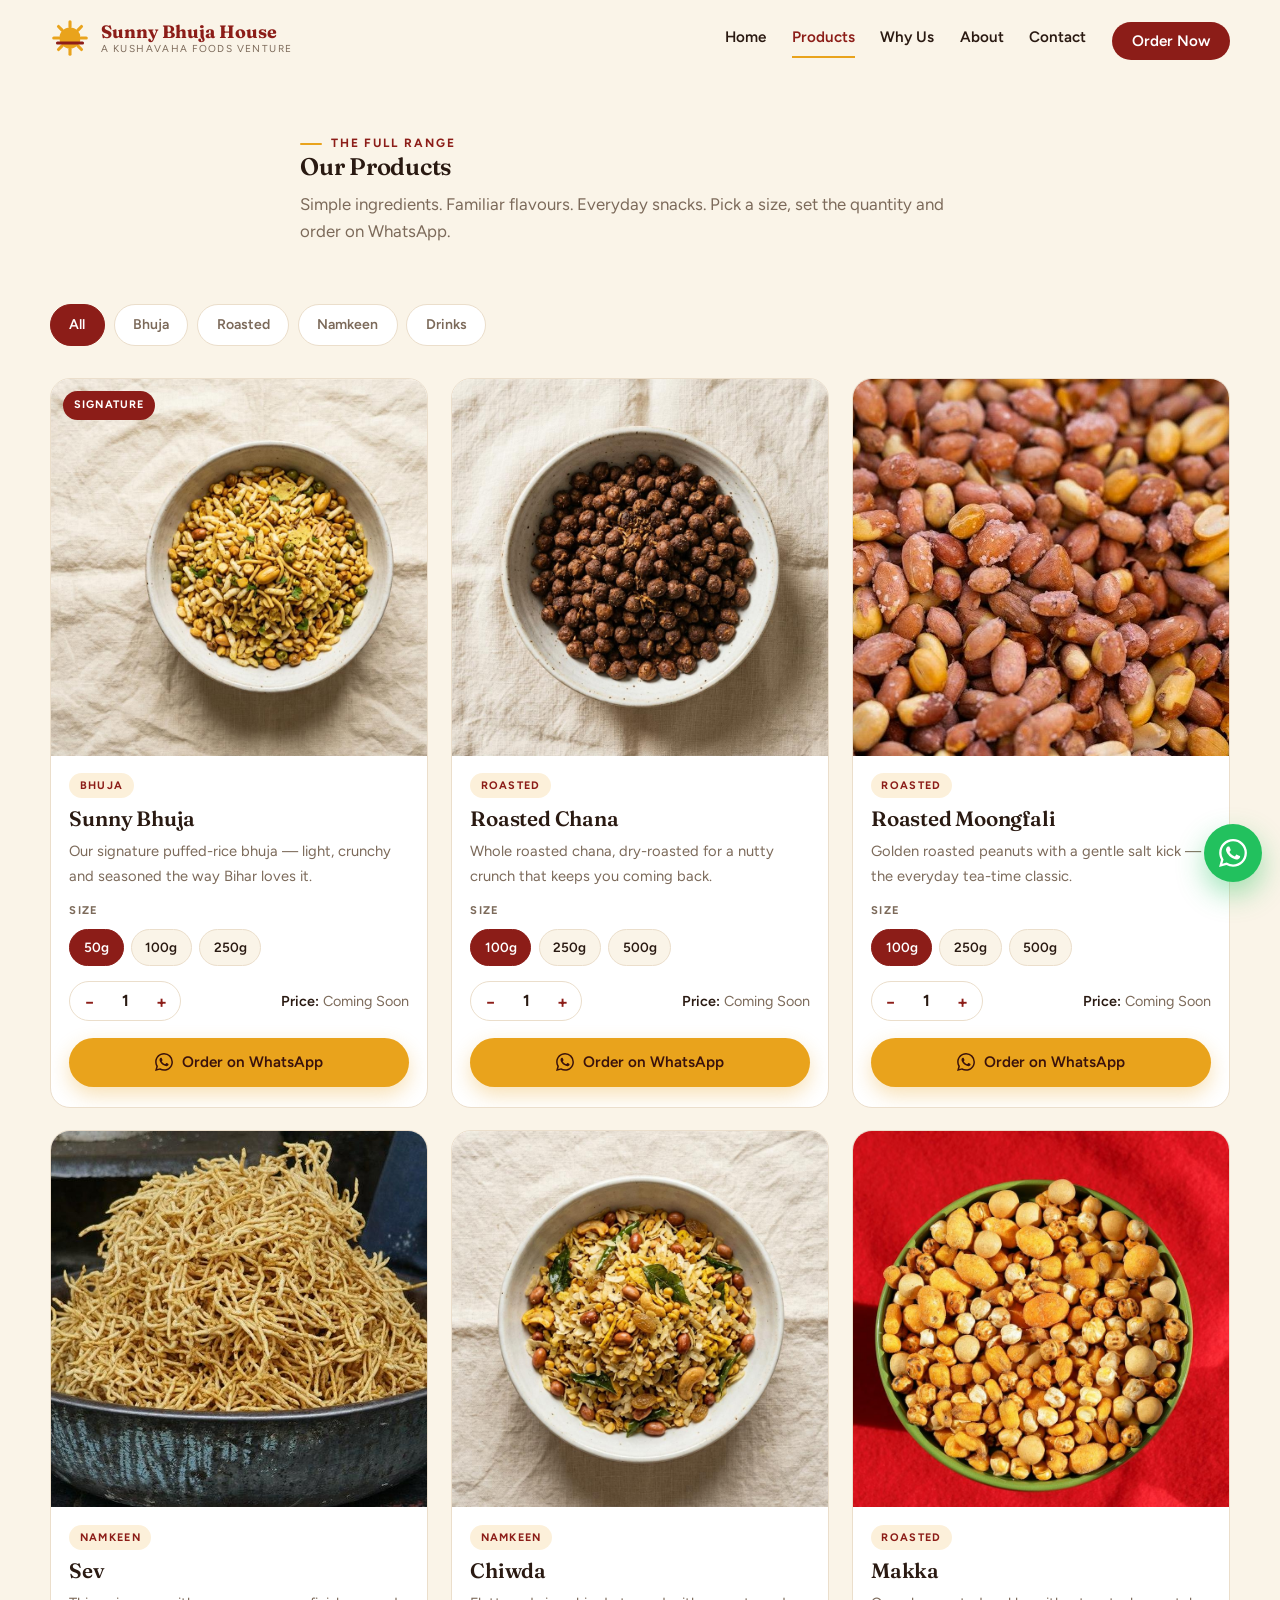
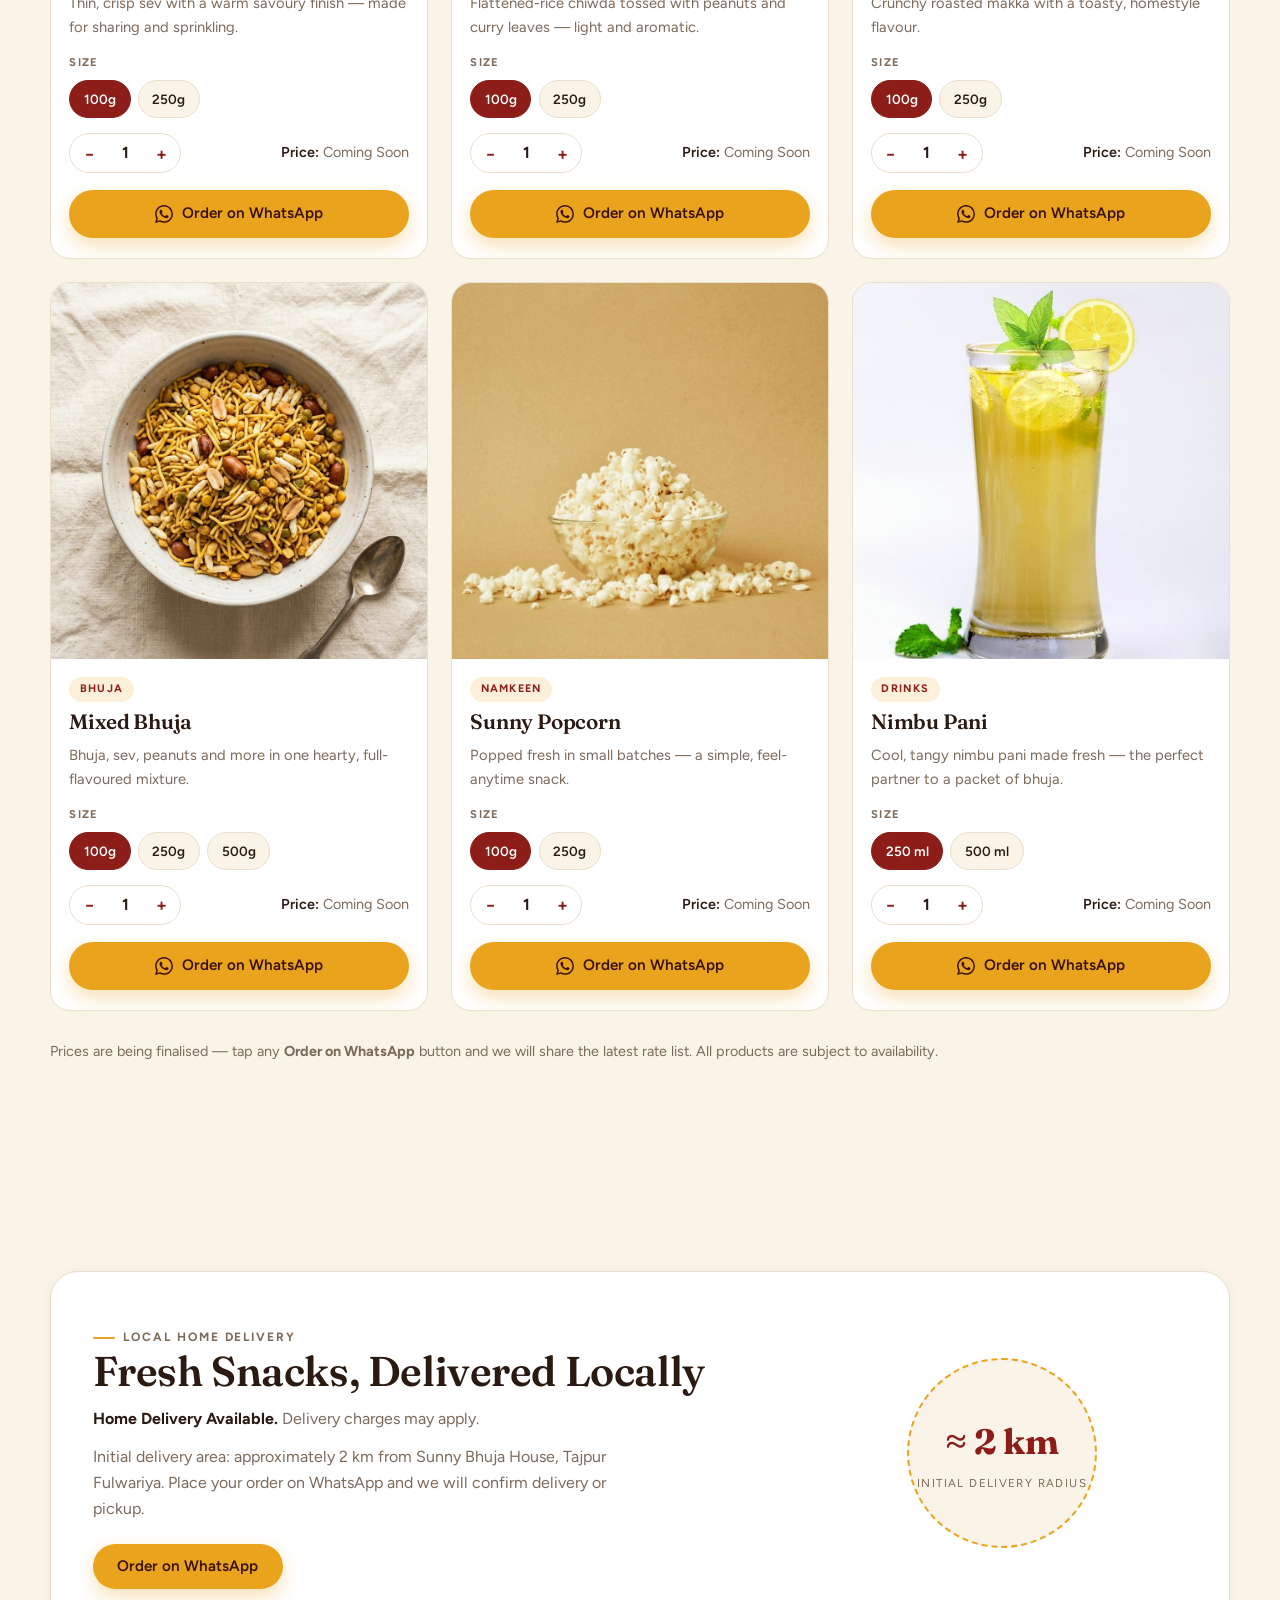
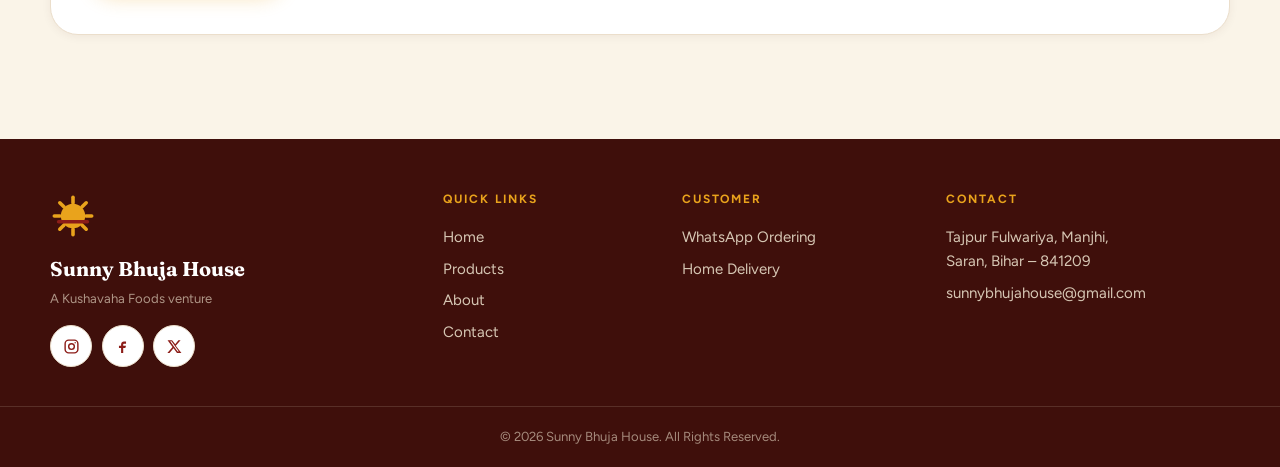
==== products.html @ 9812c216 "Initial commit" ====
<!DOCTYPE html>
<html lang="en">
<head>
  <meta charset="UTF-8">
  <meta name="viewport" content="width=device-width, initial-scale=1.0">
  <title>Our Products | Sunny Bhuja House — Bhuja, Roasted Chana, Namkeen &amp; More</title>
  <meta name="description" content="Browse the full Sunny Bhuja House range — Sunny Bhuja, roasted chana, roasted moongfali, sev, chiwda, makka, mixed bhuja, popcorn and nimbu pani. Select a size and order on WhatsApp.">
  <meta name="keywords" content="bhuja price, roasted chana online, moongfali, sev, chiwda, makka snack, Bihar namkeen, Sunny Bhuja House products">
  <link rel="canonical" href="https://sunnybhujahouse.in/products.html">
  <meta property="og:type" content="website">
  <meta property="og:site_name" content="Sunny Bhuja House">
  <meta property="og:title" content="Our Products | Sunny Bhuja House">
  <meta property="og:description" content="Roasted bhuja, chana, moongfali, sev, chiwda, makka and more — select a size and order on WhatsApp.">
  <meta property="og:url" content="https://sunnybhujahouse.in/products.html">
  <meta property="og:image" content="https://sunnybhujahouse.in/assets/images/hero-spread.jpg">
  <meta property="og:locale" content="en_IN">
  <meta name="twitter:card" content="summary_large_image">
  <link rel="icon" href="favicon.ico" sizes="any">
  <link rel="icon" type="image/svg+xml" href="assets/logo/mark.svg">
  <link rel="preconnect" href="https://fonts.googleapis.com">
  <link rel="preconnect" href="https://fonts.gstatic.com" crossorigin>
  <link href="https://fonts.googleapis.com/css2?family=Fraunces:ital,opsz,wght@0,9..144,500;0,9..144,600;0,9..144,700;1,9..144,500&family=Figtree:wght@400;500;600;700&display=swap" rel="stylesheet">
  <link rel="stylesheet" href="css/style.css">
  <script>document.documentElement.classList.add('js');</script>
</head>
<body>
  <a class="skip-link" href="#main">Skip to main content</a>

  <header class="site-header" id="site-header">
    <div class="container header-inner">
      <a href="index.html" class="brand" data-testid="brand-logo" aria-label="Sunny Bhuja House — home">
        <img src="assets/logo/mark.svg" alt="" width="40" height="40" class="brand-mark">
        <span class="brand-text">
          <span class="brand-name">Sunny Bhuja House</span>
          <span class="brand-sub">A Kushavaha Foods Venture</span>
        </span>
      </a>

      <nav class="site-nav" id="site-nav" aria-label="Main navigation">
        <a href="index.html" data-testid="nav-home">Home</a>
        <a href="products.html" aria-current="page" data-testid="nav-products">Products</a>
        <a href="index.html#why-us" data-testid="nav-why-us">Why Us</a>
        <a href="about.html" data-testid="nav-about">About</a>
        <a href="contact.html" data-testid="nav-contact">Contact</a>
        <a href="#" class="btn btn-maroon btn-sm js-wa" data-testid="nav-order-now" target="_blank" rel="noopener">Order Now</a>
      </nav>

      <button class="nav-toggle" id="nav-toggle" data-testid="nav-toggle" aria-expanded="false" aria-controls="site-nav" aria-label="Open menu">
        <span></span><span></span><span></span>
      </button>
    </div>
  </header>

  <main id="main">
    <section class="page-hero" aria-labelledby="page-title">
      <div class="container section-head">
        <p class="eyebrow">The Full Range</p>
        <h1 id="page-title">Our Products</h1>
        <p class="section-sub">Simple ingredients. Familiar flavours. Everyday snacks. Pick a size, set the quantity and order on WhatsApp.</p>
      </div>
    </section>

    <section class="section" id="products" style="padding-top:1rem" aria-label="Product catalog">
      <div class="container">
        <div class="filters" id="filters" role="group" aria-label="Filter products by category"></div>
        <div class="product-grid" id="product-grid" data-testid="product-grid" aria-live="polite"></div>

        <p class="products-note">Prices are being finalised — tap any <strong>Order on WhatsApp</strong> button and we will share the latest rate list. All products are subject to availability.</p>
      </div>
    </section>

    <section class="section" id="delivery" aria-labelledby="delivery-title">
      <div class="container">
        <div class="delivery-card reveal" data-testid="delivery-card">
          <div class="delivery-copy">
            <p class="eyebrow">Local Home Delivery</p>
            <h2 id="delivery-title">Fresh Snacks, Delivered Locally</h2>
            <p class="delivery-line"><strong>Home Delivery Available.</strong> Delivery charges may apply.</p>
            <p>Initial delivery area: approximately 2&nbsp;km from Sunny Bhuja House, Tajpur Fulwariya. Place your order on WhatsApp and we will confirm delivery or pickup.</p>
            <a href="#" class="btn btn-gold js-wa" data-testid="delivery-order-whatsapp" target="_blank" rel="noopener">Order on WhatsApp</a>
          </div>
          <div class="delivery-badge" aria-hidden="true">
            <span class="delivery-radius">&asymp; 2 km</span>
            <span class="delivery-label">initial delivery radius</span>
          </div>
        </div>
      </div>
    </section>
  </main>

  <footer class="site-footer">
    <div class="container footer-grid">
      <div class="footer-brand">
        <img src="assets/logo/mark.svg" alt="Sunny Bhuja House logo" width="46" height="46">
        <p class="footer-name">Sunny Bhuja House</p>
        <p class="footer-tag">A Kushavaha Foods venture</p>
        <div class="social-row">
          <a href="#" class="social-btn" data-social="instagram" aria-label="Instagram" target="_blank" rel="noopener" data-testid="footer-instagram"><svg viewBox="0 0 24 24" width="17" height="17" fill="none" stroke="currentColor" stroke-width="2"><rect x="3" y="3" width="18" height="18" rx="5"/><circle cx="12" cy="12" r="4"/><circle cx="17.2" cy="6.8" r="1" fill="currentColor" stroke="none"/></svg></a>
          <a href="#" class="social-btn" data-social="facebook" aria-label="Facebook" target="_blank" rel="noopener" data-testid="footer-facebook"><svg viewBox="0 0 24 24" width="17" height="17" fill="currentColor"><path d="M14 8h3V5h-3c-2.2 0-4 1.8-4 4v2H7v3h3v7h3v-7h3l1-3h-4V9c0-.6.4-1 1-1z"/></svg></a>
          <a href="#" class="social-btn" data-social="x" aria-label="X" target="_blank" rel="noopener" data-testid="footer-x"><svg viewBox="0 0 24 24" width="17" height="17" fill="currentColor"><path d="M17.5 3h3.1l-6.8 7.8L21.8 21h-6.3l-4.9-6.4L5 21H1.9l7.3-8.3L2.2 3h6.4l4.4 5.9zm-1.1 16h1.7L7.7 4.7H5.9z"/></svg></a>
        </div>
      </div>

      <nav class="footer-col" aria-label="Quick links">
        <h3>Quick Links</h3>
        <a href="index.html">Home</a>
        <a href="products.html">Products</a>
        <a href="about.html">About</a>
        <a href="contact.html">Contact</a>
      </nav>

      <nav class="footer-col" aria-label="Customer">
        <h3>Customer</h3>
        <a href="#" class="js-wa" target="_blank" rel="noopener" data-testid="footer-whatsapp-ordering">WhatsApp Ordering</a>
        <a href="index.html#delivery">Home Delivery</a>
      </nav>

      <div class="footer-col">
        <h3>Contact</h3>
        <p>Tajpur Fulwariya, Manjhi,<br>Saran, Bihar – 841209</p>
        <a href="mailto:sunnybhujahouse@gmail.com" data-testid="footer-email">sunnybhujahouse@gmail.com</a>
      </div>
    </div>

    <div class="footer-bottom">
      <p>&copy; <span id="footer-year">2026</span> Sunny Bhuja House. All Rights Reserved.</p>
    </div>
  </footer>

  <a href="#" class="wa-float js-wa" data-testid="floating-whatsapp-button" aria-label="Chat with Sunny Bhuja House on WhatsApp" target="_blank" rel="noopener">
    <svg viewBox="0 0 24 24" width="28" height="28" aria-hidden="true"><path fill="currentColor" d="M17.472 14.382c-.297-.149-1.758-.867-2.03-.967-.273-.099-.471-.148-.67.15-.197.297-.767.966-.94 1.164-.173.199-.347.223-.644.075-.297-.15-1.255-.463-2.39-1.475-.883-.788-1.48-1.761-1.653-2.059-.173-.297-.018-.458.13-.606.134-.133.298-.347.446-.52.149-.174.198-.298.298-.497.099-.198.05-.371-.025-.52-.075-.149-.669-1.612-.916-2.207-.242-.579-.487-.5-.669-.51-.173-.008-.371-.01-.57-.01-.198 0-.52.074-.792.372-.272.297-1.04 1.016-1.04 2.479 0 1.462 1.065 2.875 1.213 3.074.149.198 2.096 3.2 5.077 4.487.709.306 1.262.489 1.694.625.712.227 1.36.195 1.871.118.571-.085 1.758-.719 2.006-1.413.248-.694.248-1.289.173-1.413-.074-.124-.272-.198-.57-.347m-5.421 7.403h-.004a9.87 9.87 0 0 1-5.031-1.378l-.361-.214-3.741.982.998-3.648-.235-.374a9.86 9.86 0 0 1-1.51-5.26c.001-5.45 4.436-9.884 9.888-9.884 2.64 0 5.122 1.03 6.988 2.898a9.825 9.825 0 0 1 2.893 6.994c-.003 5.45-4.437 9.884-9.885 9.884m8.413-18.297A11.815 11.815 0 0 0 12.05 0C5.495 0 .16 5.335.157 11.892c0 2.096.547 4.142 1.588 5.945L.057 24l6.305-1.654a11.882 11.882 0 0 0 5.683 1.448h.005c6.554 0 11.89-5.335 11.893-11.893a11.821 11.821 0 0 0-3.48-8.413z"/></svg>
  </a>

  <script src="js/products.js" defer></script>
  <script src="js/app.js" defer></script>
</body>
</html>
---- css/style.css ----
/* ==========================================================================
   SUNNY BHUJA HOUSE — style.css
   Brand: deep warm maroon + golden accent on cream. Mobile-first.
   Change the variables below to re-skin the whole website.
   ========================================================================== */

:root {
  --primary: #8c1d18;        /* deep warm red / maroon */
  --primary-dark: #6e120e;
  --primary-deep: #3f0f0b;   /* dark bands (packaging, footer) */
  --secondary: #e9a31c;      /* golden accent */
  --secondary-soft: #f7e3b0;
  --background: #faf4e8;     /* cream */
  --surface: #ffffff;        /* cards */
  --text: #2a1a12;           /* dark brown */
  --muted: #7c6a5a;
  --border: #ebdecb;

  --font-display: "Fraunces", Georgia, "Times New Roman", serif;
  --font-body: "Figtree", "Segoe UI", Arial, sans-serif;

  --ease: cubic-bezier(0.22, 1, 0.36, 1);
  --radius: 20px;
  --shadow-sm: 0 2px 10px rgba(63, 15, 11, 0.06);
  --shadow-md: 0 14px 34px rgba(63, 15, 11, 0.12);
  --header-h: 76px;
}

/* ---------- Reset & base ---------- */

*, *::before, *::after { box-sizing: border-box; margin: 0; padding: 0; }

html { scroll-behavior: smooth; -webkit-text-size-adjust: 100%; }

body {
  font-family: var(--font-body);
  font-size: 1rem;
  line-height: 1.65;
  color: var(--text);
  background: var(--background);
  overflow-x: clip;
}

img, svg, iframe { display: block; max-width: 100%; }
img { height: auto; }

a { color: inherit; text-decoration: none; }
ul { list-style: none; }
button { font: inherit; color: inherit; background: none; border: 0; cursor: pointer; }

::selection { background: var(--secondary); color: var(--text); }

:focus-visible { outline: 3px solid var(--secondary); outline-offset: 3px; border-radius: 6px; }

section[id], [id="main"] { scroll-margin-top: calc(var(--header-h) + 12px); }

/* ---------- Utilities ---------- */

.container { width: min(1180px, 100% - 40px); margin-inline: auto; }

.section { padding: 4.5rem 0; }

.section-head { max-width: 640px; margin-bottom: 2.4rem; }

.section-sub { color: var(--muted); margin-top: 0.6rem; }

h1, h2, h3 { font-family: var(--font-display); font-weight: 600; line-height: 1.12; letter-spacing: -0.01em; }

h2 { font-size: clamp(1.75rem, 4.6vw, 2.6rem); }

.eyebrow {
  display: inline-flex; align-items: center; gap: 0.55rem;
  font-size: 0.75rem; font-weight: 700; letter-spacing: 0.16em;
  text-transform: uppercase; color: var(--primary);
}
.eyebrow::before { content: ""; width: 22px; height: 2px; background: var(--secondary); border-radius: 2px; }

.skip-link {
  position: absolute; left: -999px; top: 8px; z-index: 100;
  background: var(--primary); color: #fff; padding: 0.6rem 1rem; border-radius: 8px;
}
.skip-link:focus { left: 8px; }

/* ---------- Buttons ---------- */

.btn {
  display: inline-flex; align-items: center; justify-content: center; gap: 0.55rem;
  padding: 0.95rem 1.55rem; border-radius: 999px;
  font-weight: 600; font-size: 0.95rem; line-height: 1;
  transition: transform 0.3s var(--ease), background-color 0.3s var(--ease), color 0.3s var(--ease), box-shadow 0.3s var(--ease);
}
.btn:hover { transform: translateY(-2px); }
.btn:active { transform: translateY(0); }

.btn-gold { background: var(--secondary); color: #3a120c; box-shadow: 0 8px 20px rgba(233, 163, 28, 0.32); }
.btn-gold:hover { background: #f2b038; }

.btn-maroon { background: var(--primary); color: #fff; }
.btn-maroon:hover { background: var(--primary-dark); }

.btn-outline { border: 2px solid var(--primary); color: var(--primary); padding: calc(0.95rem - 2px) calc(1.55rem - 2px); }
.btn-outline:hover { background: var(--primary); color: #fff; }

.btn-sm { padding: 0.7rem 1.25rem; }

/* ---------- Header ---------- */

.site-header {
  position: sticky; top: 0; z-index: 50;
  background: rgba(250, 244, 232, 0.6);
  transition: background-color 0.35s var(--ease), box-shadow 0.35s var(--ease);
}
.site-header.is-scrolled { background: rgba(250, 244, 232, 0.92); backdrop-filter: blur(14px); -webkit-backdrop-filter: blur(14px); box-shadow: 0 1px 0 var(--border), var(--shadow-sm); }

.header-inner { display: flex; align-items: center; justify-content: space-between; gap: 1rem; height: var(--header-h); }

.brand { display: flex; align-items: center; gap: 0.7rem; }
.brand-mark { width: 40px; height: 40px; flex: none; }
.brand-text { display: flex; flex-direction: column; line-height: 1.15; }
.brand-name { font-family: var(--font-display); font-weight: 700; font-size: 1.12rem; color: var(--primary); }
.brand-sub { font-size: 0.63rem; letter-spacing: 0.14em; text-transform: uppercase; color: var(--muted); }

.site-nav {
  position: absolute; top: var(--header-h); left: 0; right: 0;
  display: flex; flex-direction: column; align-items: stretch; gap: 0.25rem;
  padding: 1rem 20px 1.4rem;
  background: var(--surface);
  border-bottom: 1px solid var(--border);
  box-shadow: var(--shadow-md);
  opacity: 0; transform: translateY(-10px); pointer-events: none;
  transition: opacity 0.3s var(--ease), transform 0.3s var(--ease);
}
.site-header.nav-open .site-nav { opacity: 1; transform: none; pointer-events: auto; }

.site-nav > a { padding: 0.75rem 0.5rem; font-weight: 600; font-size: 1.02rem; border-bottom: 1px solid var(--border); }
.site-nav > a:last-child { border-bottom: 0; margin-top: 0.4rem; text-align: center; }
.site-nav > a[aria-current="page"] { color: var(--primary); }

.nav-toggle {
  display: inline-flex; flex-direction: column; justify-content: center; gap: 5px;
  width: 46px; height: 46px; padding: 12px; border-radius: 12px;
  border: 1px solid var(--border); background: var(--surface);
}
.nav-toggle span { display: block; height: 2px; border-radius: 2px; background: var(--text); transition: transform 0.3s var(--ease), opacity 0.3s var(--ease); }
.nav-toggle[aria-expanded="true"] span:nth-child(1) { transform: translateY(7px) rotate(45deg); }
.nav-toggle[aria-expanded="true"] span:nth-child(2) { opacity: 0; }
.nav-toggle[aria-expanded="true"] span:nth-child(3) { transform: translateY(-7px) rotate(-45deg); }

/* ---------- Hero ---------- */

.hero { position: relative; padding: 2.8rem 0 3.4rem; overflow: clip; }

.hero-inner { display: grid; gap: 2.8rem; align-items: center; }

.hero-title { font-size: clamp(2.5rem, 9.5vw, 4.7rem); margin: 1rem 0 1.1rem; }
.hero-title .line { display: block; overflow: hidden; }
.hero-title .line-inner { display: block; }
.hero-title .gold { color: var(--primary); font-style: italic; }

.hero-sub { font-size: clamp(1.02rem, 2.6vw, 1.22rem); color: var(--muted); max-width: 46ch; }

.hero-cta { display: flex; flex-wrap: wrap; gap: 0.8rem; margin: 1.6rem 0 1.3rem; }

.hero-trust { display: flex; flex-wrap: wrap; align-items: center; gap: 0.7rem; font-size: 0.86rem; font-weight: 600; letter-spacing: 0.04em; color: var(--primary); }
.hero-trust .dot { width: 5px; height: 5px; border-radius: 50%; background: var(--secondary); }

.hero-media { position: relative; }
.hero-media img#hero-img {
  width: 100%; border-radius: 28px; box-shadow: var(--shadow-md);
  animation: heroImage 1.1s var(--ease) 0.35s both;
  will-change: transform;
}
@keyframes heroImage { from { opacity: 0; clip-path: inset(0 0 100% 0 round 28px); } to { opacity: 1; clip-path: inset(0 0 0 0 round 28px); } }

.hero-sun { position: absolute; top: -52px; right: -34px; width: 150px; height: 150px; opacity: 0.9; animation: sunSpin 60s linear infinite; z-index: -1; }
@keyframes sunSpin { to { transform: rotate(360deg); } }

.hero-badge {
  position: absolute; left: 14px; bottom: 14px;
  display: flex; align-items: center; gap: 0.6rem;
  background: rgba(255, 255, 255, 0.88); backdrop-filter: blur(10px); -webkit-backdrop-filter: blur(10px);
  border: 1px solid var(--border); border-radius: 14px;
  padding: 0.55rem 0.9rem; box-shadow: var(--shadow-sm);
}
.hero-badge img { width: 32px; height: 32px; }
.hero-badge span { display: flex; flex-direction: column; line-height: 1.25; }
.hero-badge strong { font-family: var(--font-display); font-size: 0.9rem; color: var(--primary); }
.hero-badge em { font-style: normal; font-size: 0.72rem; color: var(--muted); }

/* on-load staggered entrance (CSS only) */
.hero-anim { animation: fadeUp 0.9s var(--ease) both; animation-delay: var(--d, 0s); }
@keyframes fadeUp { from { opacity: 0; transform: translateY(22px); } to { opacity: 1; transform: none; } }
.hero-title .line-inner { animation: lineUp 0.95s var(--ease) both; }
.hero-title .line:nth-child(1) .line-inner { animation-delay: 0.12s; }
.hero-title .line:nth-child(2) .line-inner { animation-delay: 0.26s; }
@keyframes lineUp { from { transform: translateY(112%); } to { transform: none; } }

/* ---------- Marquee ---------- */

.marquee { background: var(--primary); color: var(--secondary-soft); padding: 0.95rem 0; overflow: clip; }
.marquee-track { display: flex; width: max-content; animation: marquee 38s linear infinite; }
.marquee:hover .marquee-track { animation-play-state: paused; }
.marquee-group { display: flex; align-items: center; gap: 2.4rem; padding-right: 2.4rem; }
.marquee-group span { font-family: var(--font-display); font-style: italic; font-size: 1.02rem; white-space: nowrap; }
.marquee-group i { width: 8px; height: 8px; background: var(--secondary); transform: rotate(45deg); flex: none; }
@keyframes marquee { to { transform: translateX(-50%); } }

/* ---------- Filters + product grid ---------- */

.filters { display: flex; flex-wrap: wrap; gap: 0.55rem; margin-bottom: 2rem; }

.filter-btn {
  padding: 0.55rem 1.15rem; border-radius: 999px;
  border: 1.5px solid var(--border); background: var(--surface);
  font-weight: 600; font-size: 0.88rem; color: var(--muted);
  transition: all 0.25s var(--ease);
}
.filter-btn:hover { border-color: var(--secondary); color: var(--text); }
.filter-btn.is-active { background: var(--primary); border-color: var(--primary); color: #fff; }

.product-grid { display: grid; grid-template-columns: 1fr; gap: 1.4rem; }

.product-card {
  background: var(--surface); border: 1px solid var(--border); border-radius: var(--radius);
  overflow: hidden; display: flex; flex-direction: column;
  transition: transform 0.35s var(--ease), box-shadow 0.35s var(--ease);
}
.product-card:hover { transform: translateY(-6px); box-shadow: var(--shadow-md); }
.product-card.is-hidden { display: none; }

.product-media { position: relative; aspect-ratio: 1 / 1; overflow: hidden; background: var(--background); }
.product-media img { width: 100%; height: 100%; object-fit: cover; transition: transform 0.6s var(--ease); }
.product-card:hover .product-media img { transform: scale(1.05); }

.product-badge {
  position: absolute; top: 12px; left: 12px;
  background: var(--primary); color: #fff;
  font-size: 0.68rem; font-weight: 700; letter-spacing: 0.1em; text-transform: uppercase;
  padding: 0.32rem 0.7rem; border-radius: 999px;
}

.product-body { display: flex; flex-direction: column; gap: 0.55rem; padding: 1.1rem 1.15rem 1.25rem; flex: 1; }

.product-cat {
  align-self: flex-start; font-size: 0.68rem; font-weight: 700; letter-spacing: 0.12em; text-transform: uppercase;
  color: var(--primary); background: rgba(233, 163, 28, 0.16);
  padding: 0.22rem 0.65rem; border-radius: 999px;
}
.product-name { font-size: 1.3rem; }
.product-desc { color: var(--muted); font-size: 0.92rem; flex: 1; }

.field-label { font-size: 0.7rem; font-weight: 700; letter-spacing: 0.12em; text-transform: uppercase; color: var(--muted); margin-top: 0.3rem; }

.size-row { display: flex; flex-wrap: wrap; gap: 0.45rem; }

.size-chip {
  padding: 0.42rem 0.85rem; border-radius: 999px;
  border: 1.5px solid var(--border); background: var(--background);
  font-size: 0.84rem; font-weight: 600;
  transition: all 0.2s var(--ease);
}
.size-chip:hover { border-color: var(--secondary); }
.size-chip.is-selected { background: var(--primary); border-color: var(--primary); color: #fff; }

.order-row { display: flex; align-items: center; justify-content: space-between; gap: 0.8rem; margin-top: 0.4rem; }

.qty { display: inline-flex; align-items: center; border: 1.5px solid var(--border); border-radius: 999px; overflow: hidden; background: var(--surface); }
.qty-btn { width: 38px; height: 38px; display: grid; place-items: center; font-size: 1.1rem; font-weight: 700; color: var(--primary); transition: background-color 0.2s var(--ease); }
.qty-btn:hover { background: var(--background); }
.qty-value { min-width: 34px; text-align: center; font-weight: 700; }

.product-price { font-size: 0.9rem; color: var(--muted); }
.product-price span { font-weight: 600; color: var(--text); }

.btn-order { width: 100%; margin-top: 0.5rem; }
.btn-order:disabled { opacity: 0.5; cursor: not-allowed; transform: none; }

.products-note { margin-top: 1.8rem; color: var(--muted); font-size: 0.9rem; }

/* ---------- Why section ---------- */

.section-why { background: var(--surface); border-block: 1px solid var(--border); }

.why-grid { display: grid; grid-template-columns: 1fr; gap: 1.1rem; }

.why-card {
  background: var(--background); border: 1px solid var(--border); border-radius: var(--radius);
  padding: 1.4rem 1.3rem;
  transition: transform 0.35s var(--ease), box-shadow 0.35s var(--ease), border-color 0.35s var(--ease);
}
.why-card:hover { transform: translateY(-5px); box-shadow: var(--shadow-md); border-color: var(--secondary); }
.why-icon {
  display: grid; place-items: center; width: 46px; height: 46px; border-radius: 14px;
  background: rgba(233, 163, 28, 0.18); color: var(--primary); margin-bottom: 0.9rem;
}
.why-card h3 { font-size: 1.14rem; margin-bottom: 0.3rem; }
.why-card p { color: var(--muted); font-size: 0.92rem; }

/* ---------- Story ---------- */

.story-inner { display: grid; gap: 2.2rem; align-items: center; }

.story-media { position: relative; }
.story-media img { border-radius: 200px 200px 24px 24px; box-shadow: var(--shadow-md); width: 100%; }
.story-media::after {
  content: ""; position: absolute; inset: auto 1.2rem -12px 1.2rem; height: 5px;
  background: var(--secondary); border-radius: 999px;
}
.story-copy p { color: var(--muted); margin-top: 0.9rem; max-width: 52ch; }
.story-copy p strong { color: var(--text); }
.story-copy .btn { margin-top: 1.4rem; }

/* ---------- Packaging showcase ---------- */

.packaging { background: var(--primary-deep); color: #f8efd9; }
.packaging .eyebrow { color: var(--secondary); }
.packaging .section-sub { color: rgba(248, 239, 217, 0.72); }

.pouch-row { display: flex; flex-wrap: wrap; justify-content: center; align-items: flex-end; gap: 2.4rem; padding: 1.6rem 0 0; }

.pouch {
  position: relative; width: 212px; aspect-ratio: 5 / 7;
  border-radius: 14px 14px 18px 18px;
  box-shadow: 0 26px 44px rgba(0, 0, 0, 0.38);
  text-align: center;
  transition: transform 0.4s var(--ease);
}
.pouch:hover { transform: translateY(-8px); }
.pouch::before { content: ""; position: absolute; top: 0; left: 0; right: 0; height: 15px; border-radius: 14px 14px 0 0; background: rgba(255, 255, 255, 0.14); border-bottom: 2px dashed rgba(0, 0, 0, 0.2); }

.pouch--maroon { background: #7c1a15; color: #f8efd9; }
.pouch--gold { background: var(--secondary); color: #3a120c; }
.pouch--cream { background: #f8efd9; color: #3a120c; }

.pouch-brand { margin-top: 2rem; font-size: 0.58rem; font-weight: 700; letter-spacing: 0.22em; text-transform: uppercase; opacity: 0.85; }

.pouch-window {
  display: block; width: 118px; aspect-ratio: 1; margin: 0.7rem auto 0;
  border-radius: 50%; overflow: hidden; background: #fff;
  border: 3px solid rgba(255, 255, 255, 0.85);
}
.pouch--gold .pouch-window, .pouch--cream .pouch-window { border-color: rgba(140, 29, 24, 0.5); }
.pouch-window img { width: 100%; height: 100%; object-fit: cover; }

.pouch-name { font-family: var(--font-display); font-weight: 700; font-size: 1.18rem; margin-top: 0.65rem; }

.pouch-meta {
  position: absolute; left: 14px; right: 14px; bottom: 12px;
  display: grid; gap: 2px; font-size: 0.56rem; letter-spacing: 0.05em; text-transform: uppercase; opacity: 0.82;
}

.pouch-row::after { content: ""; width: 100%; height: 4px; background: var(--secondary); border-radius: 999px; }
.pouch-note { margin-top: 1.4rem; font-size: 0.8rem; font-style: italic; color: rgba(248, 239, 217, 0.6); text-align: center; }

/* ---------- Delivery ---------- */

.delivery-card {
  background: var(--surface); border: 1px solid var(--border); border-radius: 28px;
  box-shadow: var(--shadow-sm);
  padding: 2.2rem 1.6rem;
  display: grid; gap: 1.8rem; align-items: center;
}
.delivery-copy p { color: var(--muted); margin-top: 0.7rem; max-width: 54ch; }
.delivery-line strong { color: var(--text); }
.delivery-copy .btn { margin-top: 1.3rem; }

.delivery-badge {
  justify-self: center; display: grid; place-items: center; align-content: center; gap: 0.2rem;
  width: 190px; height: 190px; border-radius: 50%;
  background: var(--background); border: 2px dashed var(--secondary);
  text-align: center;
}
.delivery-radius { font-family: var(--font-display); font-weight: 700; font-size: 2.2rem; color: var(--primary); }
.delivery-label { font-size: 0.72rem; letter-spacing: 0.12em; text-transform: uppercase; color: var(--muted); }

/* ---------- Contact / business info ---------- */

.section-contact { background: var(--surface); border-top: 1px solid var(--border); }

.info-grid { display: grid; grid-template-columns: 1fr; gap: 1.1rem; }

.info-card { background: var(--background); border: 1px solid var(--border); border-radius: var(--radius); padding: 1.3rem 1.25rem; }
.info-card h3 { font-size: 1.05rem; margin-bottom: 0.45rem; color: var(--primary); }
.info-card p { color: var(--muted); font-size: 0.94rem; }
.info-card a { color: var(--primary); font-weight: 600; }
.info-card a:hover { text-decoration: underline; }

.social-row { display: flex; gap: 0.6rem; flex-wrap: wrap; }

.social-btn {
  display: grid; place-items: center; width: 42px; height: 42px; border-radius: 50%;
  background: var(--surface); border: 1.5px solid var(--border); color: var(--primary);
  transition: all 0.25s var(--ease);
}
.social-btn:hover { background: var(--primary); border-color: var(--primary); color: #fff; transform: translateY(-3px); }

.map-embed {
  margin-top: 1.4rem; min-height: 300px;
  border: 2px dashed var(--secondary); border-radius: var(--radius);
  background: var(--background);
  display: grid; place-items: center; align-content: center; gap: 0.7rem;
  text-align: center; color: var(--primary); padding: 2rem 1.2rem;
}
.map-embed p { display: grid; gap: 0.25rem; }
.map-embed strong { font-family: var(--font-display); font-size: 1.1rem; }
.map-embed span { color: var(--muted); font-size: 0.9rem; }
.map-embed--live { padding: 0; border: none; overflow: hidden; }
.map-embed--live iframe { width: 100%; min-height: 340px; border: 0; border-radius: var(--radius); }

/* ---------- Page hero (inner pages) ---------- */

.page-hero { padding: 3.2rem 0 2.6rem; background: linear-gradient(0deg, var(--background), var(--background)); }
.page-hero .section-head { margin-bottom: 0; max-width: 680px; }
.page-hero p.section-sub { font-size: 1.05rem; }

/* ---------- About page ---------- */

.prose { max-width: 720px; }
.prose p { color: var(--muted); margin-bottom: 1.1rem; }
.prose p strong { color: var(--text); }

.value-grid { display: grid; grid-template-columns: 1fr; gap: 1.1rem; margin-top: 0.6rem; }

.roadmap { display: grid; grid-template-columns: 1fr; gap: 1rem; }
.roadmap-item {
  display: flex; gap: 1rem; align-items: flex-start;
  background: var(--surface); border: 1px solid var(--border); border-radius: var(--radius); padding: 1.2rem 1.3rem;
}
.roadmap-phase {
  flex: none; font-size: 0.68rem; font-weight: 700; letter-spacing: 0.12em; text-transform: uppercase;
  color: var(--primary); background: rgba(233, 163, 28, 0.16);
  padding: 0.3rem 0.7rem; border-radius: 999px; margin-top: 0.2rem;
}
.roadmap-item h3 { font-size: 1.08rem; margin-bottom: 0.2rem; }
.roadmap-item p { color: var(--muted); font-size: 0.92rem; }

/* ---------- Contact page steps ---------- */

.steps { display: grid; grid-template-columns: 1fr; gap: 1.1rem; counter-reset: step; }
.step {
  position: relative; background: var(--surface); border: 1px solid var(--border);
  border-radius: var(--radius); padding: 1.4rem 1.3rem 1.3rem;
}
.step::before {
  counter-increment: step; content: "0" counter(step);
  font-family: var(--font-display); font-weight: 700; font-size: 1.6rem; color: var(--secondary);
  display: block; margin-bottom: 0.4rem;
}
.step h3 { font-size: 1.1rem; margin-bottom: 0.25rem; }
.step p { color: var(--muted); font-size: 0.93rem; }

/* ---------- Footer ---------- */

.site-footer { background: var(--primary-deep); color: rgba(248, 239, 217, 0.82); }

.footer-grid {
  display: grid; grid-template-columns: 1fr; gap: 2rem;
  padding: 3.4rem 0 2.4rem;
}

.footer-brand img { width: 46px; height: 46px; margin-bottom: 0.8rem; }
.footer-name { font-family: var(--font-display); font-weight: 700; font-size: 1.25rem; color: #fff; }
.footer-tag { font-size: 0.82rem; color: rgba(248, 239, 217, 0.6); margin: 0.15rem 0 1rem; }

.footer-col h3 {
  font-family: var(--font-body); font-size: 0.75rem; font-weight: 700;
  letter-spacing: 0.16em; text-transform: uppercase; color: var(--secondary); margin-bottom: 0.9rem;
}
.footer-col a, .footer-col p { display: block; padding: 0.22rem 0; font-size: 0.94rem; }
.footer-col a:hover { color: var(--secondary); }

.footer-bottom { border-top: 1px solid rgba(248, 239, 217, 0.14); padding: 1.2rem 0; text-align: center; font-size: 0.82rem; color: rgba(248, 239, 217, 0.55); }

/* ---------- Floating WhatsApp ---------- */

.wa-float {
  position: fixed; right: 18px; bottom: 18px; z-index: 60;
  display: grid; place-items: center; width: 58px; height: 58px; border-radius: 50%;
  background: #22c15e; color: #fff;
  box-shadow: 0 12px 28px rgba(34, 193, 94, 0.42);
  transition: transform 0.3s var(--ease), box-shadow 0.3s var(--ease);
}
.wa-float:hover { transform: scale(1.08); }
.wa-float:active { transform: scale(0.98); }

/* ---------- Scroll reveal (JS adds .in-view) ---------- */

.js .reveal { opacity: 0; transform: translateY(26px); transition: opacity 0.75s var(--ease), transform 0.75s var(--ease); }
.js .reveal.in-view { opacity: 1; transform: none; }

/* ---------- Reduced motion ---------- */

@media (prefers-reduced-motion: reduce) {
  html { scroll-behavior: auto; }
  *, *::before, *::after { animation-duration: 0.001s !important; animation-delay: 0s !important; transition-duration: 0.001s !important; }
  .marquee-track { animation: none; }
  .hero-sun { animation: none; }
  .js .reveal { opacity: 1; transform: none; }
}

/* ---------- Breakpoints ---------- */

@media (min-width: 480px) {
  .info-grid { grid-template-columns: repeat(2, 1fr); }
  .value-grid, .steps { grid-template-columns: repeat(2, 1fr); }
  .why-grid { grid-template-columns: repeat(2, 1fr); }
}

@media (min-width: 640px) {
  .product-grid { grid-template-columns: repeat(2, 1fr); }
  .section { padding: 5.5rem 0; }
}

@media (min-width: 900px) {
  .section { padding: 6.5rem 0; }

  /* desktop nav */
  .nav-toggle { display: none; }
  .site-nav {
    position: static; flex-direction: row; align-items: center; gap: 1.6rem;
    padding: 0; background: transparent; border: 0; box-shadow: none;
    opacity: 1; transform: none; pointer-events: auto;
  }
  .site-nav > a { padding: 0.2rem 0; border-bottom: 0; font-size: 0.95rem; position: relative; }
  .site-nav > a::after {
    content: ""; position: absolute; left: 0; right: 100%; bottom: -4px; height: 2px;
    background: var(--secondary); transition: right 0.3s var(--ease);
  }
  .site-nav > a:hover::after, .site-nav > a[aria-current="page"]::after { right: 0; }
  .site-nav > a[aria-current="page"] { color: var(--primary); }
  .site-nav > a.btn { padding: 0.7rem 1.25rem; }
  .site-nav > a.btn::after { display: none; }

  .hero { padding: 3.6rem 0 4.6rem; }
  .hero-inner { grid-template-columns: 1.04fr 0.96fr; gap: 3.4rem; }
  .hero-sun { width: 210px; height: 210px; top: -60px; right: -46px; }

  .why-grid { grid-template-columns: repeat(3, 1fr); }
  .why-grid .why-card:nth-child(4) { grid-column: 1 / 2; }
  .why-grid { grid-template-columns: repeat(5, 1fr); gap: 1rem; }
  .why-grid .why-card:nth-child(4) { grid-column: auto; }

  .story-inner { grid-template-columns: 0.9fr 1.1fr; gap: 3.2rem; }

  .delivery-card { grid-template-columns: 1.5fr 0.8fr; padding: 2.8rem 2.6rem; }

  .info-grid { grid-template-columns: repeat(4, 1fr); }
  .footer-grid { grid-template-columns: 1.4fr 0.8fr 0.9fr 1.1fr; }
  .roadmap { grid-template-columns: repeat(2, 1fr); }
}

@media (min-width: 1024px) {
  .product-grid { grid-template-columns: repeat(3, 1fr); }
  .value-grid { grid-template-columns: repeat(4, 1fr); }
  .steps { grid-template-columns: repeat(3, 1fr); }
}
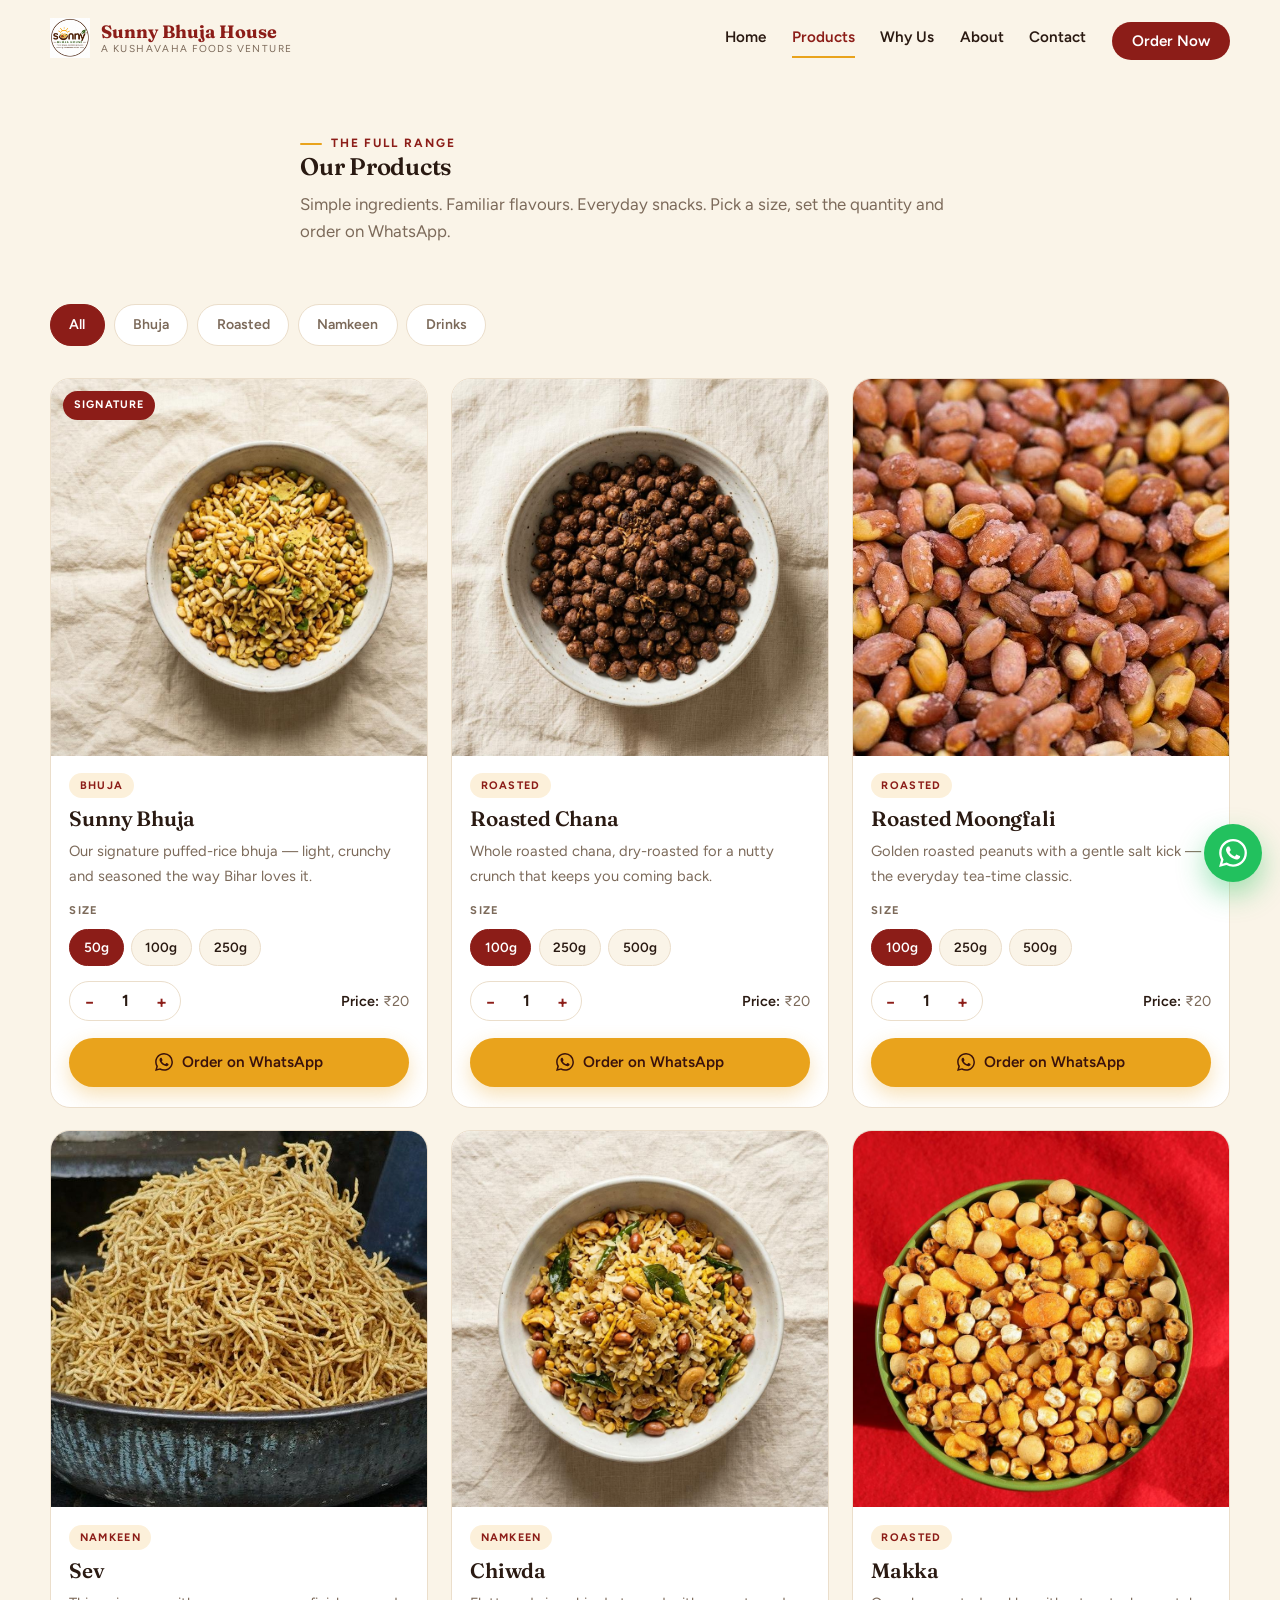
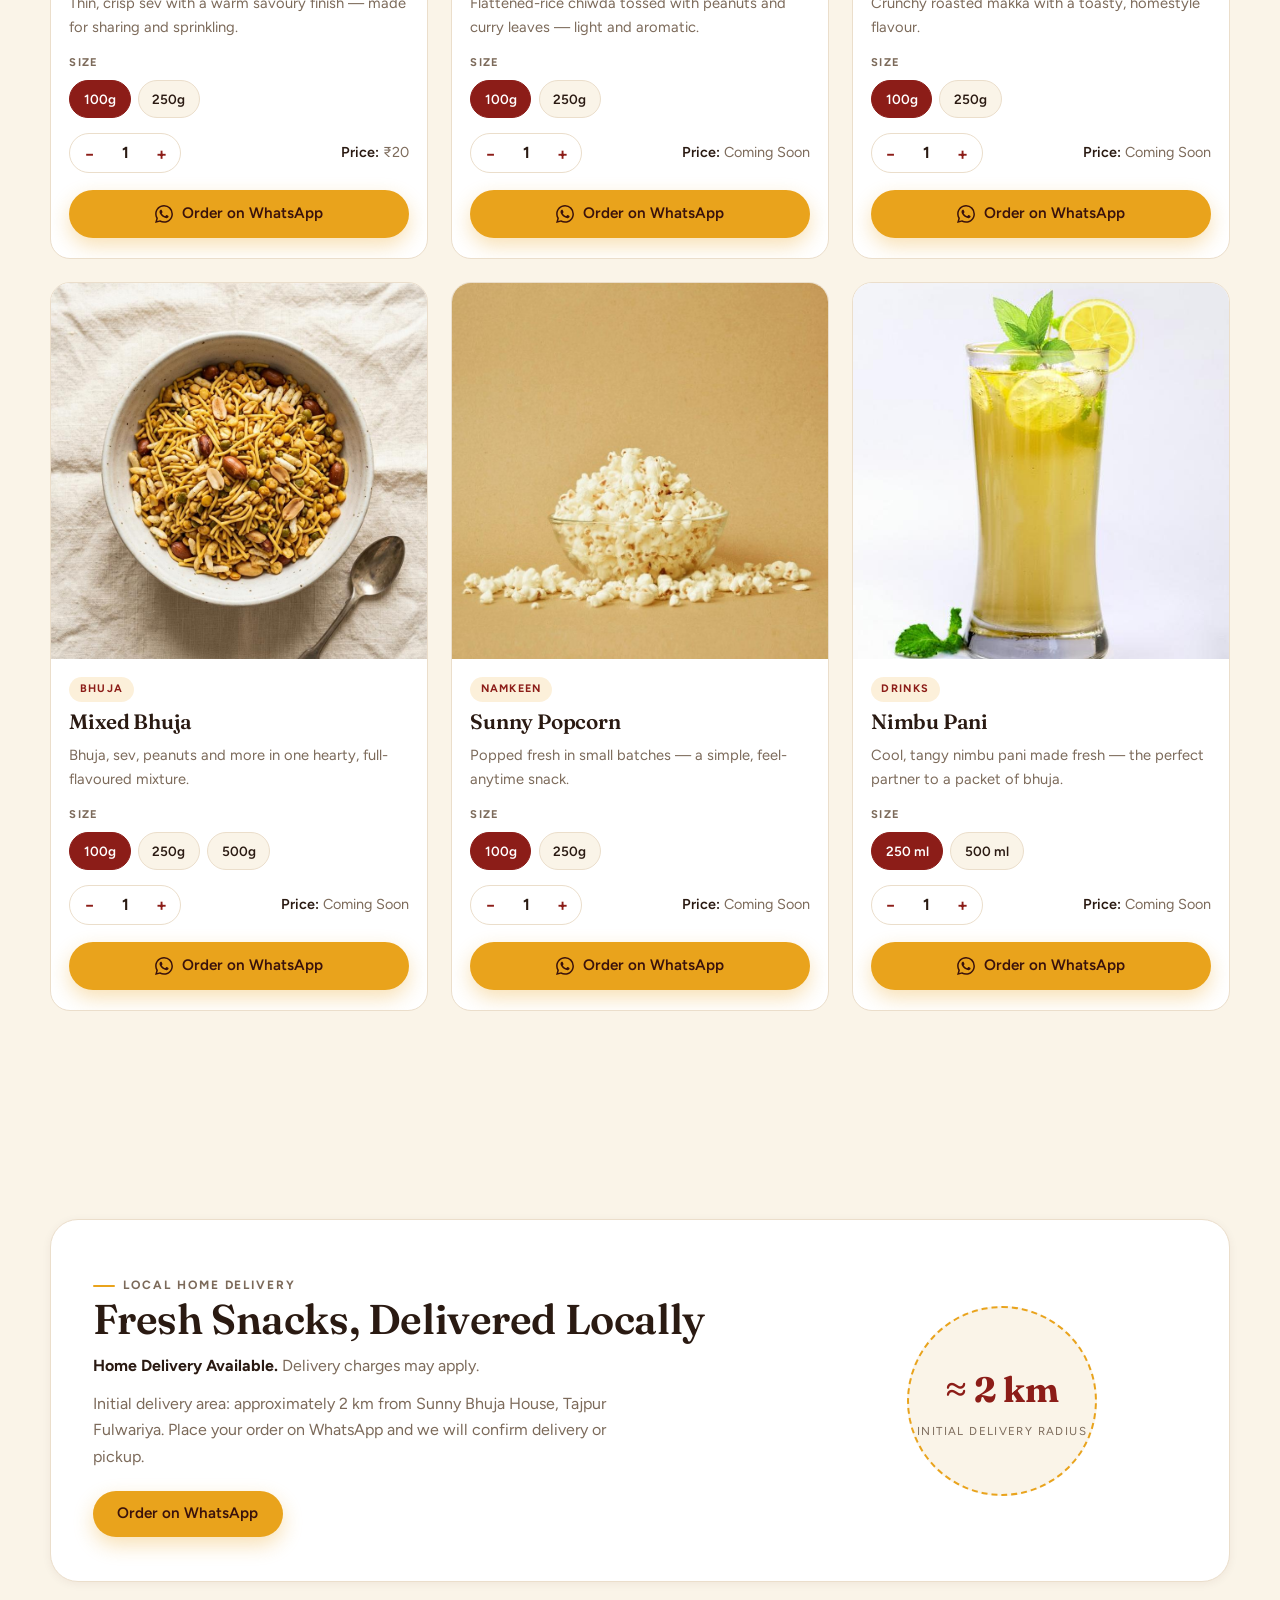
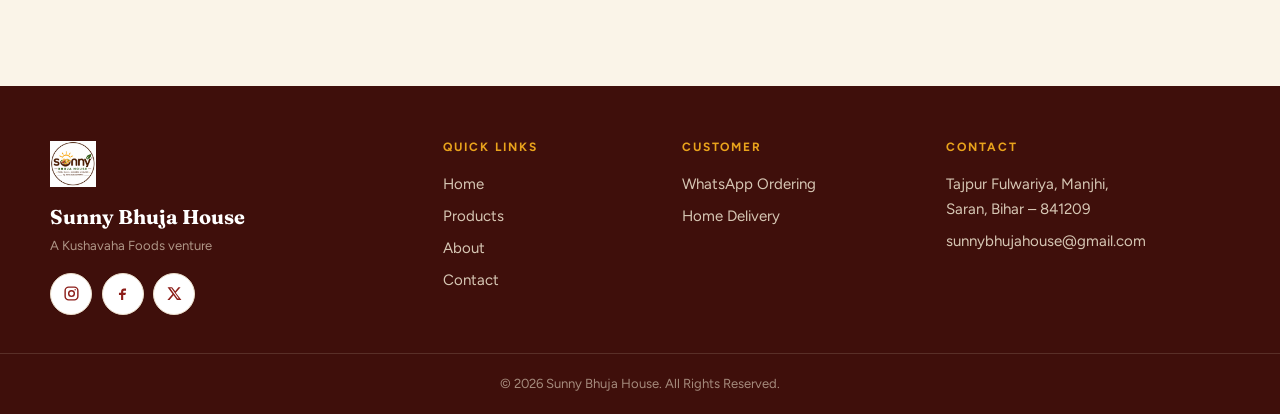
==== commit d56135df: "Text Changed" ====
--- a/products.html
+++ b/products.html
@@ -65,7 +65,7 @@
         <div class="filters" id="filters" role="group" aria-label="Filter products by category"></div>
         <div class="product-grid" id="product-grid" data-testid="product-grid" aria-live="polite"></div>
 
-        <p class="products-note">Prices are being finalised — tap any <strong>Order on WhatsApp</strong> button and we will share the latest rate list. All products are subject to availability.</p>
+        <!-- <p class="products-note">Prices are being finalised — tap any <strong>Order on WhatsApp</strong> button and we will share the latest rate list. All products are subject to availability.</p> -->
       </div>
     </section>
 
